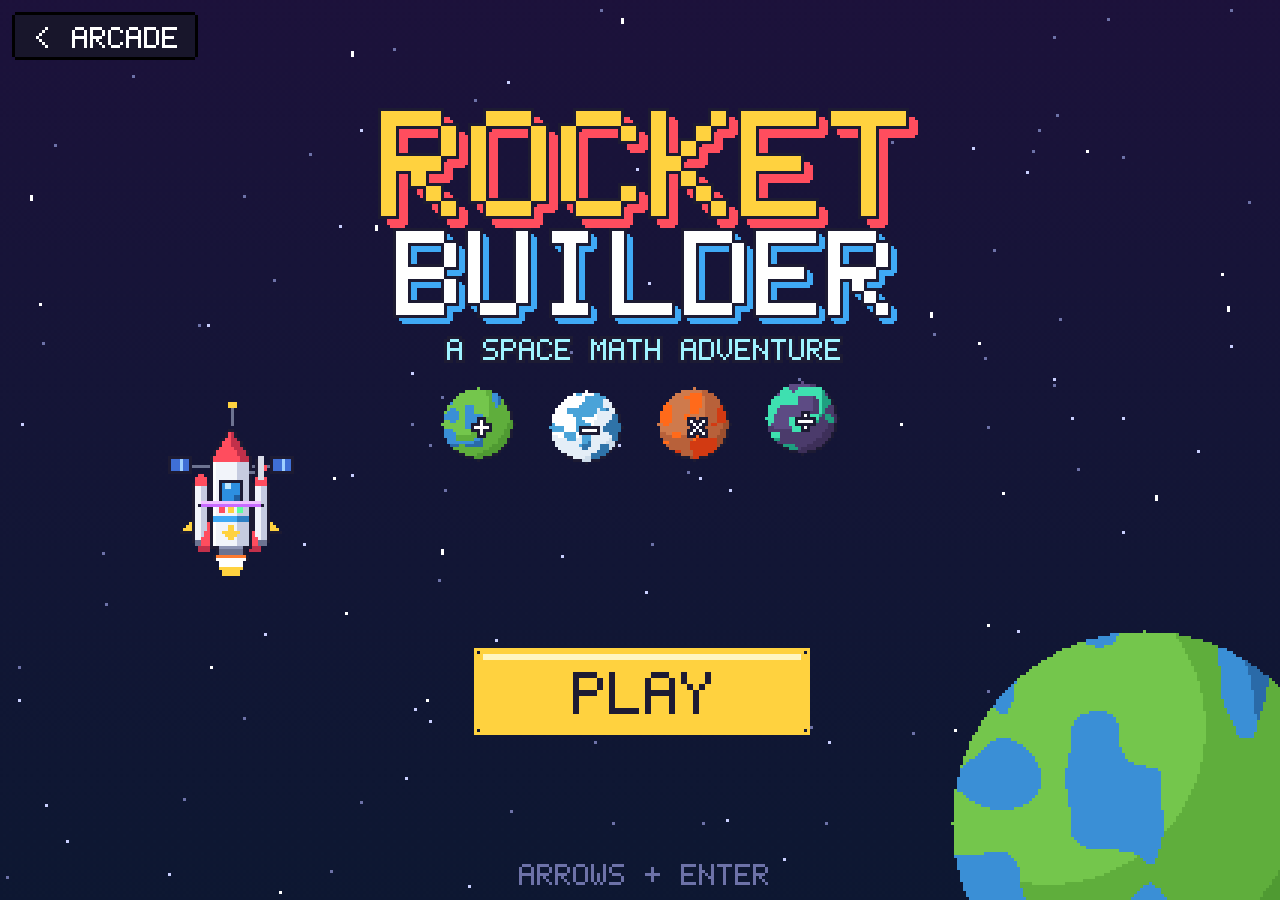
==== rocket-builder/index.html @ 0a83ec1d "Add Rocket Builder, a space math game for elementary kids A pixel-art exploration game: a little spa" ====
<!doctype html>
<html lang="en">
<head>
  <meta charset="utf-8">
  <!-- Security: the browser may only run code and load files from this site, and this game sends no data anywhere. -->
  <meta http-equiv="Content-Security-Policy" content="default-src 'self'; script-src 'self'; style-src 'self'; img-src 'self' data:; font-src 'self'; connect-src 'none'; object-src 'none'; base-uri 'self'; form-action 'none'">
  <meta name="referrer" content="strict-origin-when-cross-origin">
  <meta name="viewport" content="width=device-width, initial-scale=1, viewport-fit=cover, user-scalable=no">
  <title>Rocket Builder · Homeschool Arcade</title>
  <meta name="description" content="A space math adventure: explore 4 planets, solve add, subtract, multiply and divide problems, beat aliens and build your rocket.">
  <meta name="theme-color" content="#0b0b1a">
  <link rel="icon" href="img/icon.svg" type="image/svg+xml">
  <link rel="stylesheet" href="css/style.css">
</head>
<body>
  <noscript><p class="noscript">Rocket Builder needs JavaScript turned on to run.</p></noscript>
  <canvas id="game" aria-label="Rocket Builder math game"></canvas>
  <script src="js/engine.js"></script>
  <script src="js/art.js"></script>
  <script src="js/mathgen.js"></script>
  <script src="js/worlds.js"></script>
  <script src="js/play.js"></script>
  <script src="js/ui.js"></script>
  <script src="js/scenes.js"></script>
  <script src="js/main.js"></script>
</body>
</html>
---- rocket-builder/css/style.css ----
/* Rocket Builder: everything is drawn on one full-screen canvas. */
html, body {
  margin: 0;
  height: 100%;
  overflow: hidden;
  background: #0b0b1a;
  touch-action: none;
  -webkit-user-select: none;
  user-select: none;
  -webkit-tap-highlight-color: transparent;
}
#game {
  position: fixed;
  inset: 0;
  display: block;
  width: 100vw;
  height: 100vh;
  image-rendering: pixelated;
  image-rendering: crisp-edges;
  outline: none;
}
.noscript {
  color: #fff;
  font: 20px system-ui, sans-serif;
  padding: 24px;
}
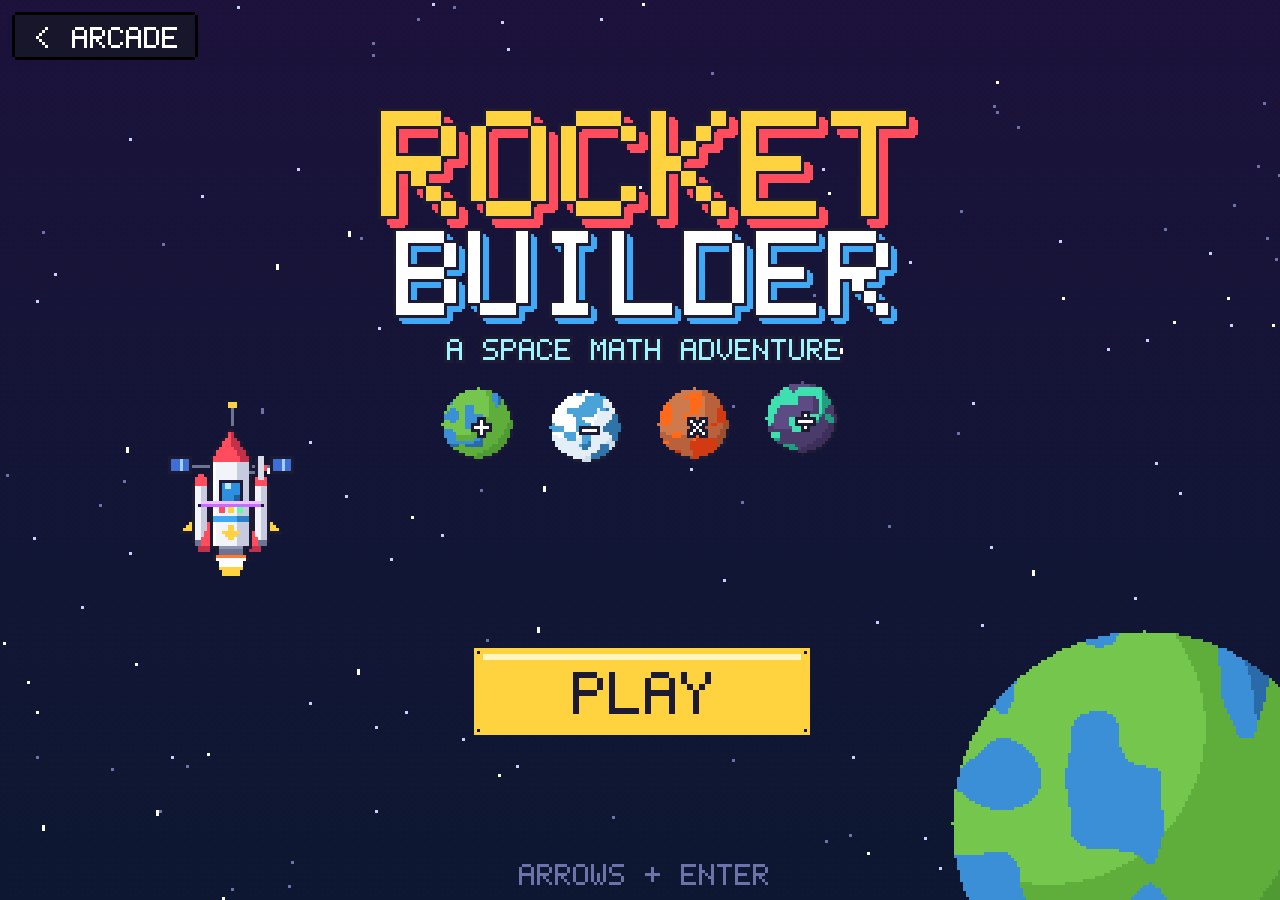
==== commit d3aba165: "Rocket Builder: stop accidental zooming while playing Blocks trackpad pinch, Ctrl + scroll wheel, Ct" ====
--- a/rocket-builder/index.html
+++ b/rocket-builder/index.html
@@ -5,7 +5,7 @@
   <!-- Security: the browser may only run code and load files from this site, and this game sends no data anywhere. -->
   <meta http-equiv="Content-Security-Policy" content="default-src 'self'; script-src 'self'; style-src 'self'; img-src 'self' data:; font-src 'self'; connect-src 'none'; object-src 'none'; base-uri 'self'; form-action 'none'">
   <meta name="referrer" content="strict-origin-when-cross-origin">
-  <meta name="viewport" content="width=device-width, initial-scale=1, viewport-fit=cover, user-scalable=no">
+  <meta name="viewport" content="width=device-width, initial-scale=1, maximum-scale=1, viewport-fit=cover, user-scalable=no">
   <title>Rocket Builder · Homeschool Arcade</title>
   <meta name="description" content="A space math adventure: explore 4 planets, solve add, subtract, multiply and divide problems, beat aliens and build your rocket.">
   <meta name="theme-color" content="#0b0b1a">
--- a/rocket-builder/css/style.css
+++ b/rocket-builder/css/style.css
@@ -18,6 +18,7 @@
   image-rendering: pixelated;
   image-rendering: crisp-edges;
   outline: none;
+  touch-action: none; /* no pinch-zoom or double-tap zoom on the game */
 }
 .noscript {
   color: #fff;
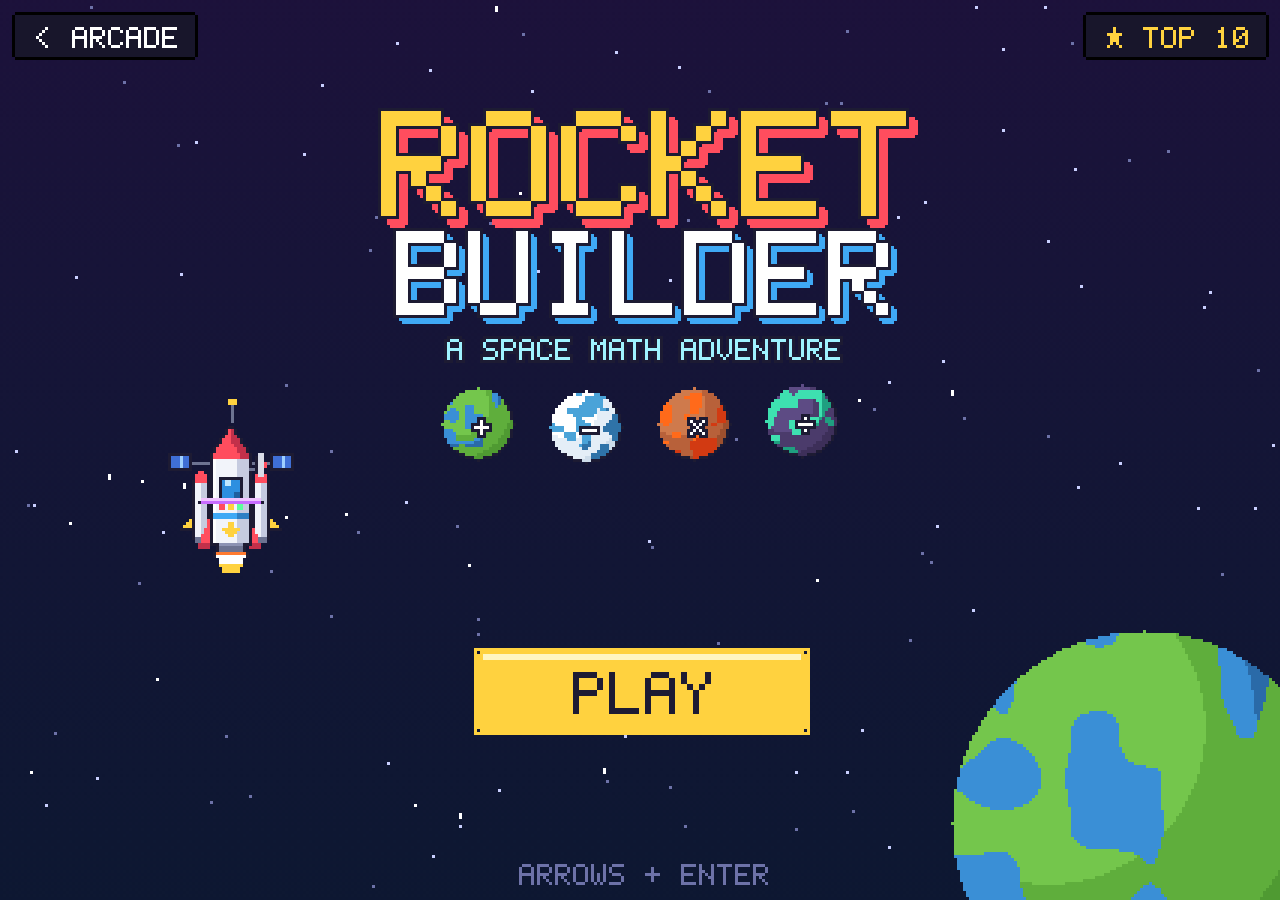
==== commit b20ed2a2: "Shared arcade leaderboard, Rocket Builder Top 10, About pop-up, new icon - One Google Sheet leaderbo" ====
--- a/rocket-builder/index.html
+++ b/rocket-builder/index.html
@@ -2,8 +2,8 @@
 <html lang="en">
 <head>
   <meta charset="utf-8">
-  <!-- Security: the browser may only run code and load files from this site, and this game sends no data anywhere. -->
-  <meta http-equiv="Content-Security-Policy" content="default-src 'self'; script-src 'self'; style-src 'self'; img-src 'self' data:; font-src 'self'; connect-src 'none'; object-src 'none'; base-uri 'self'; form-action 'none'">
+  <!-- Security: the browser may only run code and load files from this site, and may only send data to the shared leaderboard. -->
+  <meta http-equiv="Content-Security-Policy" content="default-src 'self'; script-src 'self'; style-src 'self'; img-src 'self' data:; font-src 'self'; connect-src https://script.google.com https://script.googleusercontent.com; object-src 'none'; base-uri 'self'; form-action 'none'">
   <meta name="referrer" content="strict-origin-when-cross-origin">
   <meta name="viewport" content="width=device-width, initial-scale=1, maximum-scale=1, viewport-fit=cover, user-scalable=no">
   <title>Rocket Builder · Homeschool Arcade</title>
@@ -15,6 +15,9 @@
 <body>
   <noscript><p class="noscript">Rocket Builder needs JavaScript turned on to run.</p></noscript>
   <canvas id="game" aria-label="Rocket Builder math game"></canvas>
+  <div id="safe-probe" aria-hidden="true"></div>
+  <script src="../shared/arcade-config.js"></script>
+  <script src="../shared/leaderboard.js"></script>
   <script src="js/engine.js"></script>
   <script src="js/art.js"></script>
   <script src="js/mathgen.js"></script>
@@ -22,6 +25,7 @@
   <script src="js/play.js"></script>
   <script src="js/ui.js"></script>
   <script src="js/scenes.js"></script>
+  <script src="js/scores.js"></script>
   <script src="js/main.js"></script>
 </body>
 </html>
--- a/rocket-builder/css/style.css
+++ b/rocket-builder/css/style.css
@@ -20,6 +20,16 @@
   outline: none;
   touch-action: none; /* no pinch-zoom or double-tap zoom on the game */
 }
+/* Measures how much room the phone needs at the bottom for its own buttons / swipe bar. */
+#safe-probe {
+  position: fixed;
+  left: 0;
+  bottom: 0;
+  width: 1px;
+  height: env(safe-area-inset-bottom, 0px);
+  visibility: hidden;
+  pointer-events: none;
+}
 .noscript {
   color: #fff;
   font: 20px system-ui, sans-serif;
